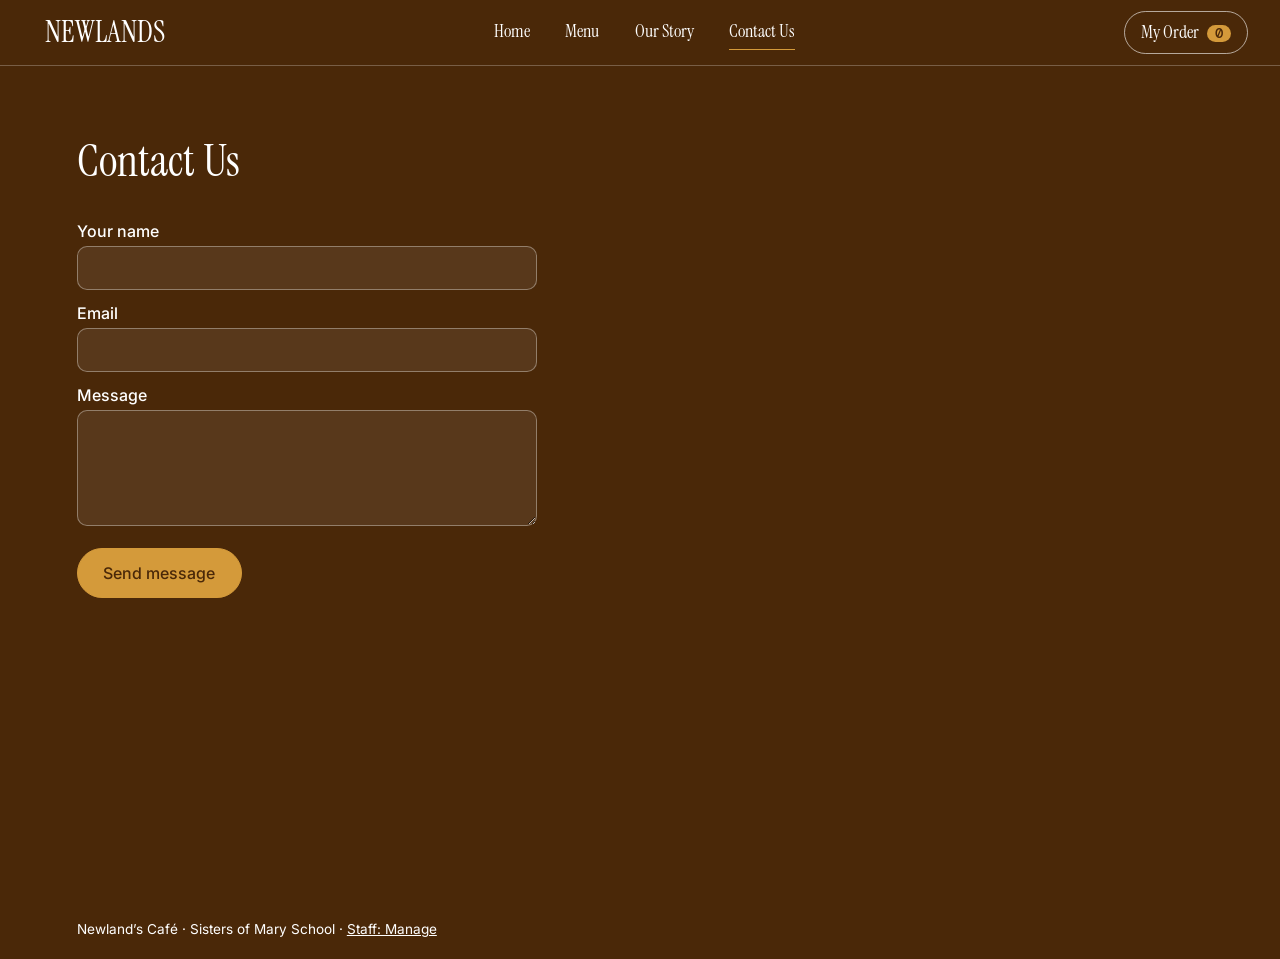
==== contact.html @ 369697ef "add file by upload" ====
<!DOCTYPE html>
<html lang="en">
<head>
<meta charset="utf-8">
<meta name="viewport" content="width=device-width, initial-scale=1">
<title>Contact Us · Newland’s Café</title>
<link rel="preconnect" href="https://fonts.googleapis.com">
<link href="https://fonts.googleapis.com/css2?family=DM+Mono:wght@400;500&family=Instrument+Serif&family=Inter:wght@400;500&display=swap" rel="stylesheet">
<link rel="stylesheet" href="style.css">
</head>
<body data-page="contact">
<header class="nav solid" id="nav">
  <a class="brand" href="index.html"><img src="images/logo.png.png" alt=""><span>NEWLANDS</span></a>
  <nav class="links"><a href="index.html">Home</a><a href="menu.html">Menu</a><a href="story.html">Our Story</a><a href="contact.html" class="on">Contact Us</a></nav>
  <button class="orderbtn" data-act="drawer">My Order <b id="count">0</b></button>
</header>

<main>
<section id="contact">
    <h2>Contact Us</h2>
    <form id="cform">
      <label for="cn">Your name</label><input id="cn" required maxlength="40">
      <label for="ce">Email</label><input id="ce" type="email" required>
      <label for="cm">Message</label><textarea id="cm" rows="4" required maxlength="400"></textarea>
      <p><button class="pill gold">Send message</button></p>
    </form>
  </section>
</main>

<footer class="sitefoot">Newland’s Café · Sisters of Mary School · <a href="manage.html">Staff: Manage</a></footer>
<script src="script.js"></script>
</body>
</html>
---- style.css ----
/* NEWLAND'S CAFE styles. Theme: warm orange hero, sand menu, brown + mustard accents, serif headings, mono body text. */
:root{--sand:#d8d0c2;--paper:#efe9dd;--brown:#8b5e4b;--gold:#d49a3a;--dark:#4a2808;--or:#ff6a13;--ink:#2b1a10;--line:#c4b8a5;--warn:#a63a2a;
--serif:"Instrument Serif",Georgia,serif;--mono:"DM Mono",ui-monospace,Consolas,monospace}
*,*::before,*::after{box-sizing:border-box}
html{scroll-padding-top:4.5rem}
@media(prefers-reduced-motion:no-preference){html{scroll-behavior:smooth}}
body{margin:0;background:var(--sand);color:var(--ink);font:16px/1.5 Inter,system-ui,sans-serif}
h1,h2,h3,h4{font-family:var(--serif);font-weight:400;margin:0}
button,input,select,textarea{font:inherit;color:inherit}
:focus-visible{outline:3px solid var(--gold);outline-offset:2px}
[hidden]{display:none!important}


/* Top bar: see-through over the hero, solid brown after scrolling (class "solid" is added by script.js) */
.nav{position:fixed;inset:0 0 auto;z-index:30;display:flex;align-items:center;justify-content:space-between;gap:1rem;padding:.6rem 2rem;color:#fff;background:rgba(60,35,15,.3);backdrop-filter:blur(10px);border-bottom:1px solid rgba(255,255,255,.25);transition:background .3s}
.nav.solid{background:var(--dark)}
.brand{display:flex;align-items:center;gap:.8rem;color:inherit;text-decoration:none;font:1.9rem/1 var(--serif)}
.brand img{height:46px;border-radius:8px}
.links{display:flex;gap:2.2rem;font-family:var(--serif);font-size:1.15rem}
.links a{color:inherit;text-decoration:none;padding:.2rem 0;border-bottom:1px solid transparent}
.links a.on,.links a:hover{border-color:var(--gold)}
.orderbtn{background:none;border:1px solid rgba(255,255,255,.6);color:#fff;border-radius:99px;padding:.4rem 1rem;font-family:var(--serif);font-size:1.15rem;cursor:pointer}
.orderbtn b{background:var(--gold);color:var(--dark);border-radius:99px;padding:0 .5rem;margin-left:.3rem;font:500 .85rem var(--mono)}
 
.eyebrow{font:.85rem var(--mono);letter-spacing:.06em;text-transform:uppercase;margin:0 0 .6rem}
.gold{color:var(--gold)}
.pill{display:inline-block;border:1px solid rgba(255,255,255,.7);background:rgba(255,255,255,.18);color:#fff;border-radius:99px;padding:.75rem 1.6rem;cursor:pointer;text-decoration:none}
.pill.dark{background:var(--dark);border-color:var(--dark)}
.pill.gold{background:var(--gold);border-color:var(--gold);color:var(--dark);font-weight:500}
.pill.out{background:none;border-color:var(--brown);color:var(--brown);font-family:var(--mono)}
.pill.wide{width:100%}.pill:disabled{opacity:.4}
.ghost{background:none;border:1px solid var(--line);border-radius:99px;padding:.35rem .9rem;cursor:pointer}

/* Home */
.hero{min-height:100vh;padding:8rem 2rem 3rem 6vw;color:#fff;display:flex;flex-direction:column;align-items:flex-start;justify-content:center;
background:linear-gradient(90deg,rgba(226,128,36,.92),rgba(150,80,30,.55) 45%,rgba(30,18,10,.25)),url(images/hero.jpg.jpg) center/cover,#5a3414}
.hero h1{font-size:clamp(3.8rem,11vw,8rem);line-height:.9;margin:.1em 0 .25em}
.hero .or{display:block;color:var(--or)}
.lead{font-family:var(--mono);max-width:30rem;margin:0 0 1.6rem}
.hstats{display:flex;gap:2.5rem;flex-wrap:wrap;margin-top:2.5rem;font-family:var(--serif)}
.hstats b{display:block;font-weight:400;font-size:2.6rem;line-height:1}

/* Menu: carousel of tall photo cards */
#menu{position:relative;overflow:hidden;padding:8rem 0 0}
#menu::before{content:"";position:absolute;inset:3rem -12% 5rem;border:1px solid rgba(255,255,255,.65);border-radius:50%;pointer-events:none}
.mhead{position:relative;display:flex;justify-content:space-between;align-items:end;gap:1rem;padding:0 4vw 1rem}
.mhead h2{font-size:clamp(3rem,7vw,5rem);color:var(--brown);line-height:1}
.car{position:relative;display:flex;align-items:center;gap:.6rem;padding:0 1rem}
.arr{flex:none;width:46px;height:46px;border:0;border-radius:50%;background:rgba(255,255,255,.7);font-size:1.2rem;cursor:pointer}
.track{flex:1;display:flex;gap:1rem;padding:1rem .5rem;overflow-x:auto;scroll-snap-type:x mandatory;scrollbar-width:none}
.track::-webkit-scrollbar{display:none}
.track.grid{flex-wrap:wrap;justify-content:center;overflow:visible}
.card{position:relative;flex:0 0 220px;height:290px;border-radius:28px;overflow:hidden;scroll-snap-align:start;background:#c9bda9;box-shadow:0 8px 20px rgba(60,35,15,.25)}
.card>img{position:absolute;inset:0;width:100%;height:100%;object-fit:cover}
.card>img.def{object-fit:contain;padding:1.5rem 2.8rem 6rem}
.card.out>img{filter:grayscale(1) opacity(.6)}
.badge{position:absolute;top:.8rem;left:.8rem;background:var(--warn);color:#fff;border-radius:99px;padding:.1rem .6rem;font:.75rem var(--mono)}
.glass{position:absolute;inset:auto 0 0;padding:.7rem 3rem .8rem .9rem;color:#fff;background:rgba(45,28,16,.55);backdrop-filter:blur(8px)}
.glass small{display:block;font-family:var(--serif);font-size:.8rem;color:#fff9}
.glass h4{font:500 1rem/1.15 var(--mono);color:#efb14c}
.glass span{font-family:var(--mono);font-size:.95rem}
.plus{position:absolute;right:.8rem;top:.8rem;width:30px;height:30px;border:0;border-radius:50%;background:rgba(255,255,255,.85);color:var(--ink);cursor:pointer;font-size:1.1rem;line-height:1}
.plus:disabled{opacity:.4;cursor:not-allowed}
.note{position:relative;text-align:center;color:#b35305af;font-size:.9rem;margin:.8rem 1rem}
.cats{position:relative;display:flex;justify-content:center;flex-wrap:wrap;background:#ddd9d2;padding:1rem;font:1.05rem var(--mono);text-transform:uppercase;margin-top:1.5rem}
.cats button{background:none;border:0;border-left:1px solid var(--brown);color:#6b3e2f;padding:.1rem 1.1rem;cursor:pointer;text-transform:inherit;font:inherit}
.cats button:first-child{border-left:0}
.cats button.on{font-weight:500;text-decoration:underline;text-underline-offset:6px}

/* Our Story */
#story{min-height:90vh;padding:7rem 6vw;color:#fff;display:flex;flex-direction:column;justify-content:center;
background:linear-gradient(rgba(25,15,8,.6),rgba(25,15,8,.6)),url(images/story.jpg.jpg) center/cover,#3a2412}
#story .text{max-width:62rem;font:clamp(1.15rem,2.2vw,1.6rem)/1.35 var(--serif);text-align:justify}
#story .text p{margin:0 0 .8rem}

/* Contact */
#contact{background:var(--dark);color:#fff;min-height:100vh;padding:8rem 6vw 3rem}
#contact h2{font-size:2.8rem;margin-bottom:1.5rem}
#contact form{max-width:460px}
#contact input,#contact textarea{background:rgba(255,255,255,.08);border-color:rgba(255,255,255,.35);color:#fff}
.sitefoot{background:var(--dark);color:#fff;padding:1.2rem 6vw;font-size:.85rem}.sitefoot a{color:inherit}

/* Forms, dialogs, tables */
label{display:block;margin:.7rem 0 .2rem;font-weight:500}
input,select,textarea{width:100%;padding:.55rem .7rem;border:1px solid var(--line);border-radius:10px;background:#fbf8f2}
input[type=radio],input[type=checkbox]{width:auto;margin-right:.5rem}
dialog{border:0;border-radius:24px;background:var(--paper);color:var(--ink);width:min(420px,92%);padding:1.4rem}
dialog::backdrop{background:rgba(30,18,10,.55)}
.acts{display:flex;gap:.6rem;justify-content:flex-end;margin-top:1.2rem}
.prev{display:flex;gap:1rem;align-items:center;margin:.8rem 0}
.prev img{width:84px;height:84px;object-fit:contain;border-radius:16px;background:#cbbfae}
small{color:#6b5a4a}

/* My Order drawer */
#scrim{position:fixed;inset:0;z-index:40;background:rgba(30,18,10,.45);opacity:0;pointer-events:none;transition:opacity .3s}
#drawer{position:fixed;top:0;right:0;z-index:50;height:100%;width:min(380px,100%);background:var(--paper);padding:1.2rem;overflow-y:auto;transform:translateX(105%);transition:transform .35s ease}
.drawer-open #scrim{opacity:1;pointer-events:auto}.drawer-open #drawer{transform:none}
.dh{display:flex;justify-content:space-between;align-items:center;margin-bottom:.5rem}
.dh h3{font-size:1.9rem;color:var(--brown)}
.line{display:flex;justify-content:space-between;gap:.5rem;padding:.6rem 0;border-bottom:1px solid var(--line)}
.line small{display:block}
.qty{display:flex;align-items:center;gap:.4rem}.qty button{width:1.9rem;height:1.9rem;border:1px solid var(--line);background:none;border-radius:50%;cursor:pointer}
.total{display:flex;justify-content:space-between;font:1.7rem var(--serif);margin:1rem 0}

/* Manage page */
#manage{background:var(--sand);min-height:100vh;padding-top:6rem}
.mwrap{max-width:1100px;margin:auto;padding:0 1.5rem 4rem}
.mwrap h2{font-size:clamp(3rem,7vw,5rem);color:var(--brown);line-height:1}
.mwrap h3{font-size:2rem;color:var(--brown);margin:2rem 0 .8rem}
.mstats{display:flex;gap:2.5rem;flex-wrap:wrap;margin:1rem 0 1.5rem;font-family:var(--mono);font-size:.9rem}
.mstats b{display:block;font:2.6rem/1 var(--serif);color:var(--dark)}
.order{background:var(--paper);border-radius:18px;padding:.9rem 1.1rem;margin-bottom:.7rem}
.order.done{opacity:.6}.order small{display:block}
.wrap{overflow-x:auto;background:var(--paper);border-radius:18px;padding:.5rem}
table{width:100%;border-collapse:collapse}th,td{text-align:left;padding:.45rem;border-bottom:1px solid var(--line);vertical-align:middle}
th{font:500 .85rem var(--mono);color:#6b5a4a}
td input{width:5.5rem}
.th{width:46px;height:46px;object-fit:cover;border-radius:12px;display:block}.th.def{object-fit:contain;background:#cbbfae}
#toast{position:fixed;left:50%;bottom:1.2rem;transform:translateX(-50%);background:var(--dark);color:#fff;padding:.6rem 1.2rem;border-radius:99px;display:none;z-index:60}

@media(max-width:760px){
 .nav{flex-wrap:wrap;padding:.6rem 1rem}.links{order:3;width:100%;gap:1.2rem;overflow-x:auto}
 .hero{padding:9rem 1.2rem 3rem}.mhead{flex-direction:column;align-items:start}.arr{display:none}
 .cats{font-size:.85rem}#story{padding:6rem 1.2rem}#manage{padding-top:8rem}
}
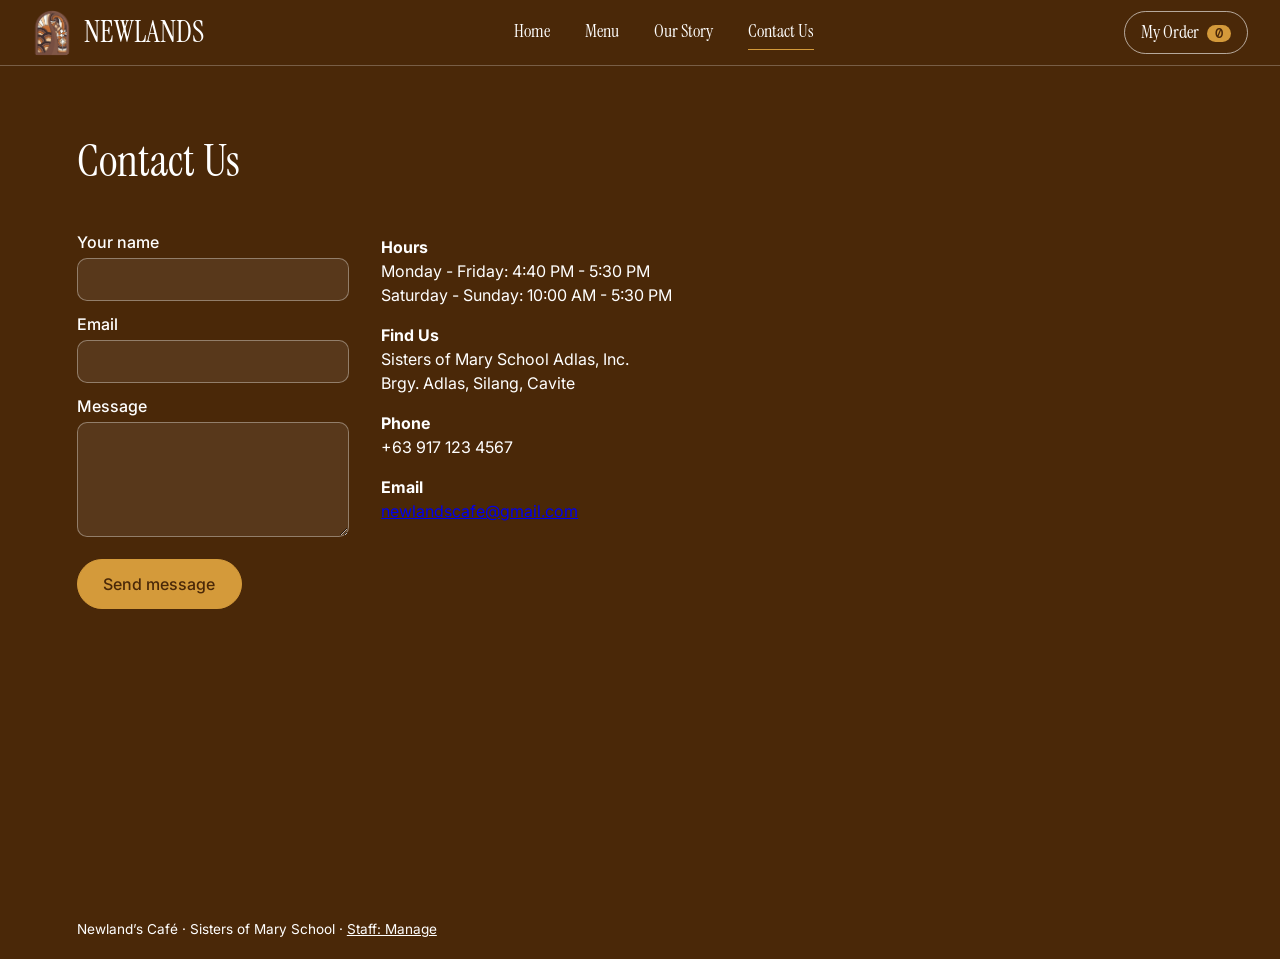
==== commit f87683a2: "Refactor menu layout and improve styling; enhance JavaScript functionality for item management and o" ====
--- a/contact.html
+++ b/contact.html
@@ -18,13 +18,21 @@
 <main>
 <section id="contact">
     <h2>Contact Us</h2>
+    <div class="detail">
     <form id="cform">
       <label for="cn">Your name</label><input id="cn" required maxlength="40">
       <label for="ce">Email</label><input id="ce" type="email" required>
       <label for="cm">Message</label><textarea id="cm" rows="4" required maxlength="400"></textarea>
       <p><button class="pill gold">Send message</button></p>
     </form>
-  </section>
+    <div class="cinfo">
+      <p><b>Hours</b><br>Monday - Friday: 4:40 PM - 5:30 PM<br>Saturday - Sunday: 10:00 AM - 5:30 PM</p>
+      <p><b>Find Us</b><br>Sisters of Mary School Adlas, Inc.<br>Brgy. Adlas, Silang, Cavite</p>
+      <p><b>Phone</b><br>+63 917 123 4567</p>
+      <p><b>Email</b><br><a href="mailto: newlandscafe@gmail.com">newlandscafe@gmail.com</a></p> 
+    </div>
+  </div>
+</section>
 </main>
 
 <footer class="sitefoot">Newland’s Café · Sisters of Mary School · <a href="manage.html">Staff: Manage</a></footer>
--- a/style.css
+++ b/style.css
@@ -1,125 +1,810 @@
 /* NEWLAND'S CAFE styles. Theme: warm orange hero, sand menu, brown + mustard accents, serif headings, mono body text. */
-:root{--sand:#d8d0c2;--paper:#efe9dd;--brown:#8b5e4b;--gold:#d49a3a;--dark:#4a2808;--or:#ff6a13;--ink:#2b1a10;--line:#c4b8a5;--warn:#a63a2a;
---serif:"Instrument Serif",Georgia,serif;--mono:"DM Mono",ui-monospace,Consolas,monospace}
-*,*::before,*::after{box-sizing:border-box}
-html{scroll-padding-top:4.5rem}
-@media(prefers-reduced-motion:no-preference){html{scroll-behavior:smooth}}
-body{margin:0;background:var(--sand);color:var(--ink);font:16px/1.5 Inter,system-ui,sans-serif}
-h1,h2,h3,h4{font-family:var(--serif);font-weight:400;margin:0}
-button,input,select,textarea{font:inherit;color:inherit}
-:focus-visible{outline:3px solid var(--gold);outline-offset:2px}
-[hidden]{display:none!important}
-
+:root{
+    --sand:#d8d0c2;
+    --paper:#efe9dd;
+    --brown:#8b5e4b;
+    --gold:#d49a3a;
+    --dark:#4a2808;
+    --or:#ff6a13;
+    --ink:#2b1a10;
+    --line:#c4b8a5;
+    --warn:#a63a2a;
+    --serif:"Instrument Serif",Georgia,serif;
+    --mono:"DM Mono",ui-monospace,Consolas,monospace
+}
+*,*::before,*::after{
+    box-sizing:border-box
+}
+html{
+    scroll-padding-top:4.5rem
+}
+@media(prefers-reduced-motion:no-preference){
+    html{
+        scroll-behavior:smooth
+    }
+}
+body{
+    margin:0;background:var(--sand);
+    color:var(--ink);
+    font:16px/1.5 Inter,system-ui,sans-serif
+}
+h1,h2,h3,h4{
+    font-family:var(--serif);
+    font-weight:400;margin:0
+}
+button,input,select,textarea{
+    font:inherit;
+    color:inherit
+}
+:focus-visible{
+    outline:3px solid var(--gold);
+    outline-offset:2px
+}
+[hidden]{
+    display:none!important
+}
+
+/* Layout */
+.container{max-width:1200px;margin:0 auto}
+.grid{display:grid;gap:2rem}
+.grid-2{grid-template-columns:repeat(2,minmax(0,1fr))}
+.grid-3{grid-template-columns:repeat(3,minmax(0,1fr))}
+.grid-4{grid-template-columns:repeat(4,minmax(0,1fr))}
+.grid-5{grid-template-columns:repeat(5,minmax(0,1fr))}
+.grid-6{grid-template-columns:repeat(6,minmax(0,1fr))}
 
 /* Top bar: see-through over the hero, solid brown after scrolling (class "solid" is added by script.js) */
-.nav{position:fixed;inset:0 0 auto;z-index:30;display:flex;align-items:center;justify-content:space-between;gap:1rem;padding:.6rem 2rem;color:#fff;background:rgba(60,35,15,.3);backdrop-filter:blur(10px);border-bottom:1px solid rgba(255,255,255,.25);transition:background .3s}
-.nav.solid{background:var(--dark)}
-.brand{display:flex;align-items:center;gap:.8rem;color:inherit;text-decoration:none;font:1.9rem/1 var(--serif)}
-.brand img{height:46px;border-radius:8px}
-.links{display:flex;gap:2.2rem;font-family:var(--serif);font-size:1.15rem}
-.links a{color:inherit;text-decoration:none;padding:.2rem 0;border-bottom:1px solid transparent}
-.links a.on,.links a:hover{border-color:var(--gold)}
-.orderbtn{background:none;border:1px solid rgba(255,255,255,.6);color:#fff;border-radius:99px;padding:.4rem 1rem;font-family:var(--serif);font-size:1.15rem;cursor:pointer}
-.orderbtn b{background:var(--gold);color:var(--dark);border-radius:99px;padding:0 .5rem;margin-left:.3rem;font:500 .85rem var(--mono)}
- 
-.eyebrow{font:.85rem var(--mono);letter-spacing:.06em;text-transform:uppercase;margin:0 0 .6rem}
-.gold{color:var(--gold)}
-.pill{display:inline-block;border:1px solid rgba(255,255,255,.7);background:rgba(255,255,255,.18);color:#fff;border-radius:99px;padding:.75rem 1.6rem;cursor:pointer;text-decoration:none}
-.pill.dark{background:var(--dark);border-color:var(--dark)}
-.pill.gold{background:var(--gold);border-color:var(--gold);color:var(--dark);font-weight:500}
-.pill.out{background:none;border-color:var(--brown);color:var(--brown);font-family:var(--mono)}
-.pill.wide{width:100%}.pill:disabled{opacity:.4}
-.ghost{background:none;border:1px solid var(--line);border-radius:99px;padding:.35rem .9rem;cursor:pointer}
+.nav{
+    position:fixed;
+    inset:0 0 auto;
+    z-index:30;
+    display:flex;
+    align-items:center;
+    justify-content:space-between;
+    gap:1rem;padding:.6rem 2rem;
+    color:#fff;background:rgba(60,35,15,.3);
+    backdrop-filter:blur(10px);
+    border-bottom:1px solid rgba(255,255,255,.25);
+    transition:background .3s
+}
+
+.nav.solid{
+    background:var(--dark)
+}
+.brand{
+    display:flex;
+    align-items:center;
+    gap:.8rem;color:inherit;
+    text-decoration:none;
+    font:1.9rem/1 var(--serif)
+}
+.brand img{
+    height:46px;
+    border-radius:8px
+}
+.links{
+    display:flex;
+    gap:2.2rem;
+    font-family:var(--serif);
+    font-size:1.15rem
+}
+.links a{
+    color:inherit;
+    text-decoration:none;
+    padding:.2rem 0;
+    border-bottom:1px solid transparent
+}
+.links a.on,.links a:hover{
+    border-color:var(--gold)
+}
+.orderbtn{
+    background:none;
+    border:1px solid rgba(255,255,255,.6);
+    color:#fff;
+    border-radius:99px;
+    padding:.4rem 1rem;
+    font-family:var(--serif);
+    font-size:1.15rem;
+    cursor:pointer
+}
+.orderbtn b{
+    background:var(--gold);
+    color:var(--dark);
+    border-radius:99px;
+    padding:0 .5rem;
+    margin-left:.3rem;
+    font:500 .85rem var(--mono)
+}
+.orderbtn:hover{
+    border-color:var(--gold)
+}
+
+/* Hero */
+.hero{
+    position:relative;
+    padding:8rem 2rem 3rem 6vw;
+    color:#fff;display:flex;
+    flex-direction:column;
+    align-items:flex-start;
+    justify-content:center;
+    background:linear-gradient(
+        90deg,rgba(226,128,36,.92),rgba(150,80,30,.55) 45%,rgba(30,18,10,.25)),
+        url(images/hero.jpg.jpg) center/cover,#5a3414
+    }
+.eyebrow{
+    font:.85rem var(--mono);
+    letter-spacing:.06em;
+    text-transform:uppercase;
+    margin:0 0 .6rem
+}
+.gold{
+    color:var(--gold)
+}
+.pill{
+    display:inline-block;
+    border:1px solid rgba(255,255,255,.7);
+    background:rgba(255,255,255,.18);
+    color:#fff;
+    border-radius:99px;
+    padding:.75rem 1.6rem;
+    cursor:pointer;
+    text-decoration:none
+}
+.pill.dark{
+    background:var(--dark);
+    border-color:var(--dark)
+}
+.pill.gold{
+    background:var(--gold);
+    border-color:var(--gold);
+    color:var(--dark);
+    font-weight:500
+}
+.pill.out{
+    background:none;
+    border-color:var(--brown);
+    color:var(--brown);
+    font-family:var(--mono)
+}
+.pill.wide{
+    width:100%
+}
+.pill:disabled{
+    opacity:.4
+}
+.ghost{
+    background:none;
+    border:1px solid var(--line);
+    border-radius:99px;
+    padding:.35rem .9rem;
+    cursor:pointer
+}
 
 /* Home */
-.hero{min-height:100vh;padding:8rem 2rem 3rem 6vw;color:#fff;display:flex;flex-direction:column;align-items:flex-start;justify-content:center;
-background:linear-gradient(90deg,rgba(226,128,36,.92),rgba(150,80,30,.55) 45%,rgba(30,18,10,.25)),url(images/hero.jpg.jpg) center/cover,#5a3414}
-.hero h1{font-size:clamp(3.8rem,11vw,8rem);line-height:.9;margin:.1em 0 .25em}
-.hero .or{display:block;color:var(--or)}
-.lead{font-family:var(--mono);max-width:30rem;margin:0 0 1.6rem}
-.hstats{display:flex;gap:2.5rem;flex-wrap:wrap;margin-top:2.5rem;font-family:var(--serif)}
-.hstats b{display:block;font-weight:400;font-size:2.6rem;line-height:1}
+.hero{
+    min-height:100vh;
+    padding:8rem 2rem 3rem 6vw;
+    color:#fff;
+    display:flex;
+    flex-direction:column;
+    align-items:flex-start;
+    justify-content:center;
+    background:linear-gradient(
+        90deg,rgba(226,128,36,.92),rgba(150,80,30,.55) 45%,rgba(30,18,10,.25)),
+        url(images/hero.jpg.jpg) center/cover,#5a3414
+    }
+.hero h1{
+    font-size:clamp(3.8rem,11vw,8rem);
+    line-height:.9;
+    margin:.1em 0 .25em
+}
+.hero .or{
+    display:block;
+    color:var(--or)
+}
+.lead{
+    font-family:var(--mono);
+    max-width:30rem;
+    margin:0 0 1.6rem
+}
+.hstats{
+    display:flex;
+    gap:2.5rem;
+    flex-wrap:wrap;
+    margin-top:2.5rem;
+    font-family:var(--serif)
+}
+.hstats b{
+    display:block;
+    font-weight:400;
+    font-size:2.6rem;
+    line-height:1
+}
 
 /* Menu: carousel of tall photo cards */
-#menu{position:relative;overflow:hidden;padding:8rem 0 0}
-#menu::before{content:"";position:absolute;inset:3rem -12% 5rem;border:1px solid rgba(255,255,255,.65);border-radius:50%;pointer-events:none}
-.mhead{position:relative;display:flex;justify-content:space-between;align-items:end;gap:1rem;padding:0 4vw 1rem}
-.mhead h2{font-size:clamp(3rem,7vw,5rem);color:var(--brown);line-height:1}
-.car{position:relative;display:flex;align-items:center;gap:.6rem;padding:0 1rem}
-.arr{flex:none;width:46px;height:46px;border:0;border-radius:50%;background:rgba(255,255,255,.7);font-size:1.2rem;cursor:pointer}
-.track{flex:1;display:flex;gap:1rem;padding:1rem .5rem;overflow-x:auto;scroll-snap-type:x mandatory;scrollbar-width:none}
-.track::-webkit-scrollbar{display:none}
-.track.grid{flex-wrap:wrap;justify-content:center;overflow:visible}
-.card{position:relative;flex:0 0 220px;height:290px;border-radius:28px;overflow:hidden;scroll-snap-align:start;background:#c9bda9;box-shadow:0 8px 20px rgba(60,35,15,.25)}
-.card>img{position:absolute;inset:0;width:100%;height:100%;object-fit:cover}
-.card>img.def{object-fit:contain;padding:1.5rem 2.8rem 6rem}
-.card.out>img{filter:grayscale(1) opacity(.6)}
-.badge{position:absolute;top:.8rem;left:.8rem;background:var(--warn);color:#fff;border-radius:99px;padding:.1rem .6rem;font:.75rem var(--mono)}
-.glass{position:absolute;inset:auto 0 0;padding:.7rem 3rem .8rem .9rem;color:#fff;background:rgba(45,28,16,.55);backdrop-filter:blur(8px)}
-.glass small{display:block;font-family:var(--serif);font-size:.8rem;color:#fff9}
-.glass h4{font:500 1rem/1.15 var(--mono);color:#efb14c}
-.glass span{font-family:var(--mono);font-size:.95rem}
-.plus{position:absolute;right:.8rem;top:.8rem;width:30px;height:30px;border:0;border-radius:50%;background:rgba(255,255,255,.85);color:var(--ink);cursor:pointer;font-size:1.1rem;line-height:1}
-.plus:disabled{opacity:.4;cursor:not-allowed}
-.note{position:relative;text-align:center;color:#b35305af;font-size:.9rem;margin:.8rem 1rem}
-.cats{position:relative;display:flex;justify-content:center;flex-wrap:wrap;background:#ddd9d2;padding:1rem;font:1.05rem var(--mono);text-transform:uppercase;margin-top:1.5rem}
-.cats button{background:none;border:0;border-left:1px solid var(--brown);color:#6b3e2f;padding:.1rem 1.1rem;cursor:pointer;text-transform:inherit;font:inherit}
-.cats button:first-child{border-left:0}
-.cats button.on{font-weight:500;text-decoration:underline;text-underline-offset:6px}
+#menu{
+    position:relative;
+    overflow:hidden;
+    padding:8rem 0 0
+}
+#menu::before{
+    content:"";
+    position:absolute;
+    inset:3rem -12% 5rem;
+    border:1px solid rgba(255,255,255,.65);
+    border-radius:50%;pointer-events:none
+}
+.mhead{
+    position:relative;
+    display:flex;
+    justify-content:space-between;
+    align-items:end;
+    gap:1rem;
+    padding:0 4vw 1rem
+}
+.mhead h2{
+    font-size:clamp(3rem,7vw,5rem);
+    color:var(--brown);
+    line-height:1
+}
+.car{
+    position:relative;
+    display:flex;
+    align-items:center;
+    gap:.6rem;
+    padding:0 1rem
+}
+.arr{
+    flex:none;
+    width:46px;
+    height:46px;
+    border:0;
+    border-radius:50%;
+    background:rgba(255,255,255,.7);
+    font-size:1.2rem;
+    cursor:pointer
+}
+.track{
+    flex:1;
+    display:flex;
+    gap:1rem;
+    padding:1rem .5rem;
+    overflow-x:auto;
+    scroll-snap-type:x mandatory;
+    scrollbar-width:none
+}
+.track::-webkit-scrollbar{
+    display:none
+}
+.track.grid{
+    flex-wrap:wrap;
+    justify-content:center;
+    overflow:visible
+}
+
+.card{
+    position:relative;
+    flex:0 0 220px;
+    height:290px;
+    border-radius:28px;
+    overflow:hidden;
+    scroll-snap-align:start;
+    background:#c9bda9;
+    box-shadow:0 8px 20px rgba(60,35,15,.25);
+    transition:all .5s cubic-bezier(0.16,1,0.3,1)
+}
+
+.card>img{
+    position:absolute;
+    inset:0;
+    width:100%;
+    height:90%;
+    object-fit:contain;
+    overflow:hidden;
+    transform:scale(.5);
+    transition:all .5s cubic-bezier(0.16,1,0.3,1)
+}
+
+.badge{
+    position:absolute;
+    top:.8rem;
+    left:.8rem;
+    background:var(--warn);
+    color:#fff;
+    border-radius:99px;
+    padding:.1rem .6rem;
+    font:.75rem var(--mono)
+}
+.glass{
+    position:absolute;
+    inset:auto 0 0;
+    padding:.7rem 3rem .8rem .9rem;
+    color:#fff;
+    background:rgba(45,28,16,.55);
+    backdrop-filter:blur(8px)
+}
+.glass small{
+    display:block;
+    font-family:var(--serif);
+    font-size:.8rem;opacity:.85;
+    color:#fff;
+}
+.glass h4{
+    font:500 1rem/1.15 var(--mono);
+    color:#efb14c
+}
+.glass span{
+    font-family:var(--mono);
+    font-size:.95rem
+}
+.plus{
+    position:absolute;
+    right:.8rem;
+    top:.8rem;
+    width:30px;
+    height:30px;
+    border:0;
+    border-radius:50%;
+    background:rgba(255,255,255,.85);
+    color:var(--ink);
+    cursor:pointer;
+    font-size:1.1rem;
+    line-height:1
+}
+.plus:disabled{
+    opacity:.4;
+    cursor:not-allowed
+}
+.note{
+    position:relative;
+    text-align:center;
+    color:#6b5a4a;
+    font-size:.9rem;
+    margin:.8rem 1rem
+}
+.cats{
+    position:relative;
+    display:flex;
+    justify-content:center;
+    flex-wrap:wrap;
+    background:#ddd9d2;
+    padding:1rem;
+    font:1.05rem var(--mono);
+    text-transform:uppercase;
+    margin-top:1.5rem
+}
+.cats button{
+    background:none;
+    border:0;
+    border-left:1px solid var(--brown);
+    color:#6b3a2a;
+    padding:.1rem 1.1rem;
+    cursor:pointer;
+    text-transform:inherit;
+    font:inherit
+}
+.cats button:first-child{
+    border-left:0
+}
+.cats button.on{
+    font-weight:500;
+    text-decoration:underline;
+    text-underline-offset:6px
+}
+
+/*Card hover effects */
+.card:hover {
+  transform: translateY(-10px) scale(1.05);
+  box-shadow:
+    0 20px 25px -5px rgba(0, 0, 0, 0.1),
+    0 10px 10px -5px rgba(0, 0, 0, 0.04);
+  border-color: rgba(124, 58, 237, 0.2);
+}
+.card:hover .card>img {
+  transform: scale(3);
+  transition: all 0.5s cubic-bezier(0.16, 1, 0.3, 1)
+}
+
+.card:hover .plus {
+  transform: scale(1.2);
+  color: var(--gold);
+  box-shadow: 0 0 0 4px rgba(177, 125, 14, 0.2);
+}
+
+.card:hover .card__button svg {
+  animation: pulse 1.5s infinite;
+}
+
+/* Active State */
+.card:active {
+  transform: translateY(-5px) scale(0.98);
+}
+
+/* Animations */
+@keyframes shine {
+  0% {
+    background-position: -100% 0;
+  }
+  100% {
+    background-position: 200% 0;
+  }
+}
+
+@keyframes pulse {
+  0% {
+    transform: scale(1);
+  }
+  50% {
+    transform: scale(1.2);
+  }
+  100% {
+    transform: scale(1);
+  }
+}
 
 /* Our Story */
-#story{min-height:90vh;padding:7rem 6vw;color:#fff;display:flex;flex-direction:column;justify-content:center;
-background:linear-gradient(rgba(25,15,8,.6),rgba(25,15,8,.6)),url(images/story.jpg.jpg) center/cover,#3a2412}
-#story .text{max-width:62rem;font:clamp(1.15rem,2.2vw,1.6rem)/1.35 var(--serif);text-align:justify}
-#story .text p{margin:0 0 .8rem}
+#story{
+    min-height:90vh;
+    padding:7rem 6vw;
+    color:#fff;
+    display:flex;
+    flex-direction:column;
+    justify-content:center;
+    background:linear-gradient(rgba(25,15,8,.6),rgba(25,15,8,.6)),
+    url(images/story.jpg.jpg) center/cover,#3a2412
+}
+#story .text{
+    max-width:62rem;
+    font:clamp(1.15rem,2.2vw,1.6rem)/1.35 var(--serif);
+    text-align:justify
+}
+#story .text p{
+    margin:0 0 .8rem
+}
 
 /* Contact */
-#contact{background:var(--dark);color:#fff;min-height:100vh;padding:8rem 6vw 3rem}
-#contact h2{font-size:2.8rem;margin-bottom:1.5rem}
-#contact form{max-width:460px}
-#contact input,#contact textarea{background:rgba(255,255,255,.08);border-color:rgba(255,255,255,.35);color:#fff}
-.sitefoot{background:var(--dark);color:#fff;padding:1.2rem 6vw;font-size:.85rem}.sitefoot a{color:inherit}
+#contact{
+    background:var(--dark);
+    color:#fff;
+    min-height:100vh;
+    padding:8rem 6vw 3rem
+}
+#contact h2{
+    font-size:2.8rem;
+    margin-bottom:1.5rem
+}
+#contact .detail{
+    display:flex;
+    flex-wrap:wrap;
+    gap:2rem
+}
+#contact form{
+    max-width:460px
+}
+#contact input,
+#contact textarea{
+    background:rgba(255,255,255,.08);
+    border-color:rgba(255,255,255,.35);
+    color:#fff
+}
+#contact input:focus,#contact textarea:focus{
+    background:rgba(255,255,255,.15);
+    border-color:rgba(255,255,255,.55);
+    color:#fff
+}
+#contact .acts{margin-top:1.5rem}
+
+/* Footer */
+.sitefoot{padding:1.2rem 6vw;font-size:.85rem
+}
+.sitefoot{
+    background:var(--dark);color:#fff;
+    padding:1.2rem 6vw;
+    font-size:.85rem}
+.sitefoot a{color:inherit}
 
 /* Forms, dialogs, tables */
-label{display:block;margin:.7rem 0 .2rem;font-weight:500}
-input,select,textarea{width:100%;padding:.55rem .7rem;border:1px solid var(--line);border-radius:10px;background:#fbf8f2}
-input[type=radio],input[type=checkbox]{width:auto;margin-right:.5rem}
-dialog{border:0;border-radius:24px;background:var(--paper);color:var(--ink);width:min(420px,92%);padding:1.4rem}
+label{
+    display:block;
+    margin:.7rem 0 .2rem;
+    font-weight:500
+}
+input,select,textarea{
+    width:100%;
+    padding:.55rem .7rem;
+    border:1px solid var(--line);
+    border-radius:10px;
+    background:#fbf8f2
+}
+input:focus,select:focus,textarea:focus{
+    border-color:var(--brown)
+}
+input[type=radio],input[type=checkbox]{
+    width:auto;
+    margin-right:.5rem
+}
+dialog{
+    border:0;
+    border-radius:24px;
+    background:var(--paper);
+    color:var(--ink);
+    width:min(420px,92%);
+    padding:1.4rem
+}
 dialog::backdrop{background:rgba(30,18,10,.55)}
-.acts{display:flex;gap:.6rem;justify-content:flex-end;margin-top:1.2rem}
-.prev{display:flex;gap:1rem;align-items:center;margin:.8rem 0}
-.prev img{width:84px;height:84px;object-fit:contain;border-radius:16px;background:#cbbfae}
+.acts{
+    display:flex;
+    gap:.6rem;
+    justify-content:flex-end;
+    margin-top:1.2rem
+}
+.acts button{
+    border:0;
+    border-radius:99px;
+    padding:.6rem 1.2rem;
+    font:1.1rem var(--serif);
+    background:var(--brown);
+    color:#fff;
+    cursor:pointer
+}
+.acts button:disabled{
+    opacity:.4;
+    cursor:not-allowed
+}
+.acts button.cancel{
+    background:var(--line);
+    color:var(--ink)
+}
+table{
+    width:100%;
+    border-collapse:collapse;
+    margin:1rem 0
+}
+th,td{
+    padding:.6rem;
+    border-bottom:1px solid var(--line);
+    text-align:left;
+    vertical-align:middle
+}
+.prev{
+    display:flex;
+    gap:1rem;
+    align-items:center;
+    margin:.8rem 0
+}
+.prev img{
+    width:84px;
+    height:84px;
+    object-fit:contain;
+    border-radius:16px;
+    background:#cbbfae
+}
 small{color:#6b5a4a}
 
 /* My Order drawer */
-#scrim{position:fixed;inset:0;z-index:40;background:rgba(30,18,10,.45);opacity:0;pointer-events:none;transition:opacity .3s}
-#drawer{position:fixed;top:0;right:0;z-index:50;height:100%;width:min(380px,100%);background:var(--paper);padding:1.2rem;overflow-y:auto;transform:translateX(105%);transition:transform .35s ease}
-.drawer-open #scrim{opacity:1;pointer-events:auto}.drawer-open #drawer{transform:none}
-.dh{display:flex;justify-content:space-between;align-items:center;margin-bottom:.5rem}
-.dh h3{font-size:1.9rem;color:var(--brown)}
-.line{display:flex;justify-content:space-between;gap:.5rem;padding:.6rem 0;border-bottom:1px solid var(--line)}
-.line small{display:block}
-.qty{display:flex;align-items:center;gap:.4rem}.qty button{width:1.9rem;height:1.9rem;border:1px solid var(--line);background:none;border-radius:50%;cursor:pointer}
-.total{display:flex;justify-content:space-between;font:1.7rem var(--serif);margin:1rem 0}
+#scrim{
+    position:fixed;
+    inset:0;
+    z-index:40;
+    background:rgba(30,18,10,.45);
+    opacity:0;pointer-events:none;transition:opacity .3s}
+#drawer{
+    position:fixed;
+    top:0;
+    right:0;
+    z-index:50;
+    height:100%;
+    width:min(380px,100%);
+    background:var(--paper);
+    padding:1.2rem;
+    overflow-y:auto;
+    transform:translateX(105%);
+    transition:transform .35s ease
+}
+.drawer-open #scrim{
+    opacity:1;
+    pointer-events:auto
+}
+.drawer-open #drawer{
+    transform:none
+}
+.dh{
+    display:flex;
+    justify-content:space-between;
+    align-items:center;
+    margin-bottom:.5rem
+}
+.dh h3{
+    font-size:1.9rem;
+    color:var(--brown)
+}
+.line{
+    display:flex;
+    justify-content:space-between;
+    gap:.5rem;
+    padding:.6rem 0;
+    border-bottom:1px solid var(--line)
+}
+.line small{
+    display:block
+}
+.qty{
+    display:flex;
+    align-items:center;
+    gap:.4rem
+}
+.qty button{
+    width:1.9rem;
+    height:1.9rem;
+    border:1px solid var(--line);
+    background:none;
+    border-radius:50%;
+    cursor:pointer
+}
+.total{
+    display:flex;
+    justify-content:space-between;
+    font:1.7rem var(--serif);
+    margin:1rem 0
+}
 
 /* Manage page */
-#manage{background:var(--sand);min-height:100vh;padding-top:6rem}
-.mwrap{max-width:1100px;margin:auto;padding:0 1.5rem 4rem}
-.mwrap h2{font-size:clamp(3rem,7vw,5rem);color:var(--brown);line-height:1}
-.mwrap h3{font-size:2rem;color:var(--brown);margin:2rem 0 .8rem}
-.mstats{display:flex;gap:2.5rem;flex-wrap:wrap;margin:1rem 0 1.5rem;font-family:var(--mono);font-size:.9rem}
-.mstats b{display:block;font:2.6rem/1 var(--serif);color:var(--dark)}
-.order{background:var(--paper);border-radius:18px;padding:.9rem 1.1rem;margin-bottom:.7rem}
-.order.done{opacity:.6}.order small{display:block}
-.wrap{overflow-x:auto;background:var(--paper);border-radius:18px;padding:.5rem}
-table{width:100%;border-collapse:collapse}th,td{text-align:left;padding:.45rem;border-bottom:1px solid var(--line);vertical-align:middle}
-th{font:500 .85rem var(--mono);color:#6b5a4a}
-td input{width:5.5rem}
-.th{width:46px;height:46px;object-fit:cover;border-radius:12px;display:block}.th.def{object-fit:contain;background:#cbbfae}
-#toast{position:fixed;left:50%;bottom:1.2rem;transform:translateX(-50%);background:var(--dark);color:#fff;padding:.6rem 1.2rem;border-radius:99px;display:none;z-index:60}
+#manage{
+    background:var(--sand);
+    min-height:100vh;
+    padding-top:6rem
+}
+.mwrap{
+    max-width:1100px;
+    margin:auto;
+    padding:0 1.5rem 4rem
+}
+.mwrap h2{
+    font-size:clamp(3rem,7vw,5rem);
+    color:var(--brown);
+    line-height:1
+}
+.mwrap h3{
+    font-size:2rem;
+    color:var(--brown);
+    margin:2rem 0 .8rem
+}
+.mstats{
+    display:flex;
+    gap:2.5rem;
+    flex-wrap:wrap;
+    margin:1rem 0 1.5rem;
+    font-family:var(--mono);
+    font-size:.9rem
+}
+.mstats b{
+    display:block;
+    font:2.6rem/1 var(--serif);
+    color:var(--dark)
+}
+.mtabs{
+    display:flex;
+    gap:.5rem;
+    flex-wrap:wrap;
+    margin:1.2rem 0;
+    padding-bottom:1rem;
+    border-bottom:1px solid var(--line)
+}
+.mtabs button{
+    background:none;
+    border:1px solid var(--brown);
+    color:var(--brown);
+    border-radius:99px;
+    padding:.4rem 1.2rem;
+    cursor:pointer;
+    font:1.2rem var(--serif)
+}
+.mtabs button.on{
+    background:var(--dark);
+    border-color:var(--dark);
+    color:#fff
+}
+.mtabs b{
+    background:var(--gold);
+    color:var(--dark);
+    border-radius:99px;
+    padding:0 .5rem;
+    margin-left:.4rem;
+    font:500 .8rem var(--mono)
+}
+.mtabs b:empty{
+    display:none
+}
+.panel{
+    min-height:40vh
+}
+.order{
+    background:var(--paper);
+    border-radius:18px;
+    padding:.9rem 1.1rem;
+    margin-bottom:.7rem
+}
+.order.done{
+    opacity:.6
+}
+.order small{
+    display:block
+}
+.wrap{
+    overflow-x:auto;
+    background:var(--paper);
+    border-radius:18px;
+    padding:.5rem
+}
+table{
+    width:100%;
+    border-collapse:collapse
+}
+th,td{
+    text-align:left;
+    padding:.45rem;
+    border-bottom:1px solid var(--line);
+    vertical-align:middle
+}
+th{
+    font:500 .85rem var(--mono);
+    color:#6b5a4a
+}
+td input{
+    width:5.5rem
+}
+.th{
+    width:46px;
+    height:46px;
+    object-fit:cover;
+    border-radius:12px;
+    display:block
+}
+.th.def{
+    object-fit:contain;
+    background:#cbbfae
+}
+#toast{
+    position:fixed;
+    left:50%;
+    bottom:1.2rem;
+    transform:translateX(-50%);
+    background:var(--dark);
+    color:#fff;
+    padding:.6rem 1.2rem;
+    border-radius:99px;
+    display:none;
+    z-index:60
+}
 
 @media(max-width:760px){
- .nav{flex-wrap:wrap;padding:.6rem 1rem}.links{order:3;width:100%;gap:1.2rem;overflow-x:auto}
- .hero{padding:9rem 1.2rem 3rem}.mhead{flex-direction:column;align-items:start}.arr{display:none}
- .cats{font-size:.85rem}#story{padding:6rem 1.2rem}#manage{padding-top:8rem}
+ .nav{
+    flex-wrap:wrap;
+    padding:.6rem 1rem
+}
+.links{
+    order:3;
+    width:100%;
+    gap:1.2rem;
+    overflow-x:auto
+}
+ .hero{
+    padding:9rem 1.2rem 3rem
+}
+.mhead{
+    flex-direction:column;
+    align-items:start
+}
+.arr{
+    display:none
+}
+ .cats{
+    font-size:.85rem
+}
+#story{
+    padding:6rem 1.2rem
+}
+#manage{
+    padding-top:8rem
+}
 }
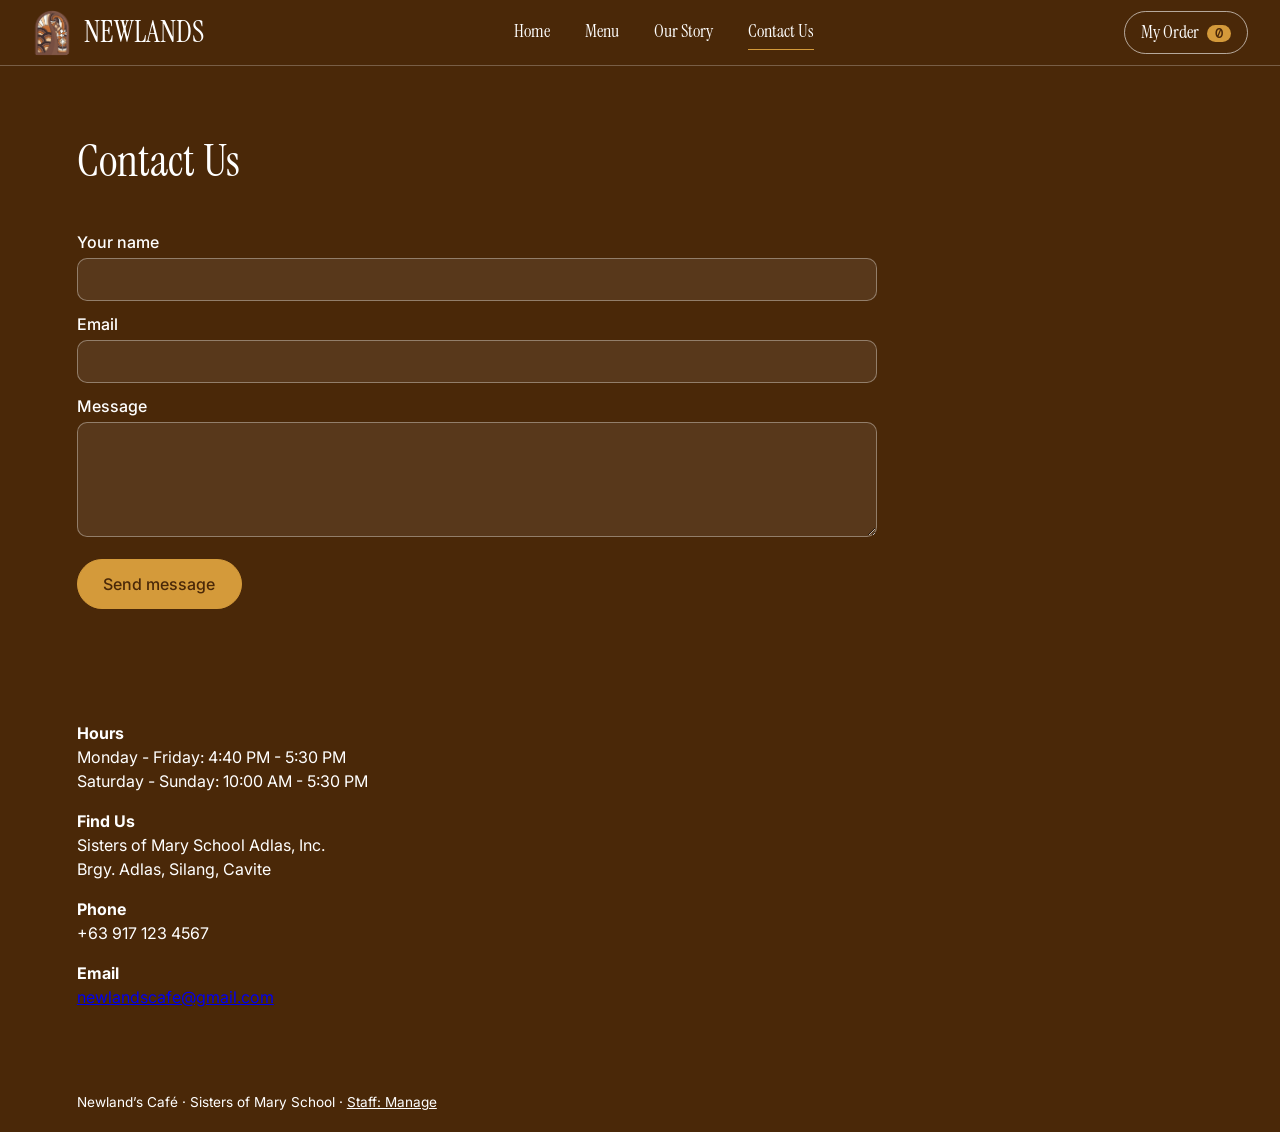
==== commit 07d9b298: "style: enhance layout and typography for contact section; adjust form width and spacing" ====
--- a/contact.html
+++ b/contact.html
@@ -19,17 +19,32 @@
 <section id="contact">
     <h2>Contact Us</h2>
     <div class="detail">
-    <form id="cform">
-      <label for="cn">Your name</label><input id="cn" required maxlength="40">
-      <label for="ce">Email</label><input id="ce" type="email" required>
-      <label for="cm">Message</label><textarea id="cm" rows="4" required maxlength="400"></textarea>
-      <p><button class="pill gold">Send message</button></p>
-    </form>
-    <div class="cinfo">
-      <p><b>Hours</b><br>Monday - Friday: 4:40 PM - 5:30 PM<br>Saturday - Sunday: 10:00 AM - 5:30 PM</p>
-      <p><b>Find Us</b><br>Sisters of Mary School Adlas, Inc.<br>Brgy. Adlas, Silang, Cavite</p>
-      <p><b>Phone</b><br>+63 917 123 4567</p>
-      <p><b>Email</b><br><a href="mailto: newlandscafe@gmail.com">newlandscafe@gmail.com</a></p> 
+        <form id="cform">
+          <label for="cn">Your name</label>
+          <input id="cn" required maxlength="40">
+          <label for="ce">Email</label>
+          <input id="ce" type="email" required>
+          <label for="cm">Message</label>
+          <textarea id="cm" rows="4" required maxlength="400"></textarea>
+          <p><button class="pill gold">Send message</button></p>
+        </form>
+        
+      <div class="cinfo">
+        <p>
+          <b>Hours</b>
+          <br>Monday - Friday: 4:40 PM - 5:30 PM
+          <br>Saturday - Sunday: 10:00 AM - 5:30 PM
+        </p>
+        <p>
+          <b>Find Us</b>
+          <br>Sisters of Mary School Adlas, Inc.
+          <br>Brgy. Adlas, Silang, Cavite
+        </p>
+        <p><b>Phone</b><br>+63 917 123 4567</p>
+        <p><b>Email</b>
+          <br>
+          <a href="mailto: newlandscafe@gmail.com">newlandscafe@gmail.com</a>
+        </p> 
     </div>
   </div>
 </section>
--- a/style.css
+++ b/style.css
@@ -132,7 +132,7 @@
         url(images/hero.jpg.jpg) center/cover,#5a3414
     }
 .eyebrow{
-    font:.85rem var(--mono);
+    font:2.5rem var(--mono);
     letter-spacing:.06em;
     text-transform:uppercase;
     margin:0 0 .6rem
@@ -420,27 +420,6 @@
   transform: translateY(-5px) scale(0.98);
 }
 
-/* Animations */
-@keyframes shine {
-  0% {
-    background-position: -100% 0;
-  }
-  100% {
-    background-position: 200% 0;
-  }
-}
-
-@keyframes pulse {
-  0% {
-    transform: scale(1);
-  }
-  50% {
-    transform: scale(1.2);
-  }
-  100% {
-    transform: scale(1);
-  }
-}
 
 /* Our Story */
 #story{
@@ -454,7 +433,7 @@
     url(images/story.jpg.jpg) center/cover,#3a2412
 }
 #story .text{
-    max-width:62rem;
+    max-width:100%;
     font:clamp(1.15rem,2.2vw,1.6rem)/1.35 var(--serif);
     text-align:justify
 }
@@ -476,16 +455,17 @@
 #contact .detail{
     display:flex;
     flex-wrap:wrap;
-    gap:2rem
+    gap:5rem
 }
 #contact form{
-    max-width:460px
+    width:100%;
+    max-width:800px
 }
 #contact input,
 #contact textarea{
     background:rgba(255,255,255,.08);
     border-color:rgba(255,255,255,.35);
-    color:#fff
+    color:#fff;
 }
 #contact input:focus,#contact textarea:focus{
     background:rgba(255,255,255,.15);
@@ -654,6 +634,38 @@
     min-height:100vh;
     padding-top:6rem
 }
+#gate{
+    min-height:100vh;
+    display:grid;
+    place-items:center;
+    padding:7rem 1rem 3rem;
+    background:var(--sand)
+}
+.gatecard{
+    background:var(--paper);
+    border-radius:24px;
+    padding:2rem;
+    width:min(400px,100%);
+    text-align:center
+}
+.gatecard h2{
+    font-size:2.8rem;
+    color:var(--brown);
+    line-height:1;
+    margin-bottom:.6rem
+}
+.gatecard label{text-align:left}
+.pin{
+    text-align:center;
+    font:1.6rem var(--mono);
+    letter-spacing:.5em;
+    padding-left:1em
+}
+.err{
+    color:var(--warn);
+    min-height:1.5em;
+    margin:.6rem 0
+}
 .mwrap{
     max-width:1100px;
     margin:auto;
@@ -715,21 +727,15 @@
 .mtabs b:empty{
     display:none
 }
-.panel{
-    min-height:40vh
-}
+.panel{min-height:40vh}
 .order{
     background:var(--paper);
     border-radius:18px;
     padding:.9rem 1.1rem;
     margin-bottom:.7rem
 }
-.order.done{
-    opacity:.6
-}
-.order small{
-    display:block
-}
+.order.done{opacity:.6}
+.order small{display:block}
 .wrap{
     overflow-x:auto;
     background:var(--paper);
@@ -780,31 +786,16 @@
 @media(max-width:760px){
  .nav{
     flex-wrap:wrap;
-    padding:.6rem 1rem
-}
-.links{
-    order:3;
-    width:100%;
-    gap:1.2rem;
-    overflow-x:auto
-}
- .hero{
-    padding:9rem 1.2rem 3rem
-}
-.mhead{
+    padding:.6rem 1rem}.links{order:3;
+        width:100%;gap:1.2rem;
+        overflow-x:auto}
+ .hero{padding:9rem 1.2rem 3rem}
+ .mhead{
     flex-direction:column;
     align-items:start
 }
-.arr{
-    display:none
-}
- .cats{
-    font-size:.85rem
-}
-#story{
-    padding:6rem 1.2rem
-}
-#manage{
-    padding-top:8rem
-}
+.arr{display:none}
+ .cats{font-size:.85rem}
+ #story{padding:6rem 1.2rem}
+ #manage{padding-top:8rem}
 }
